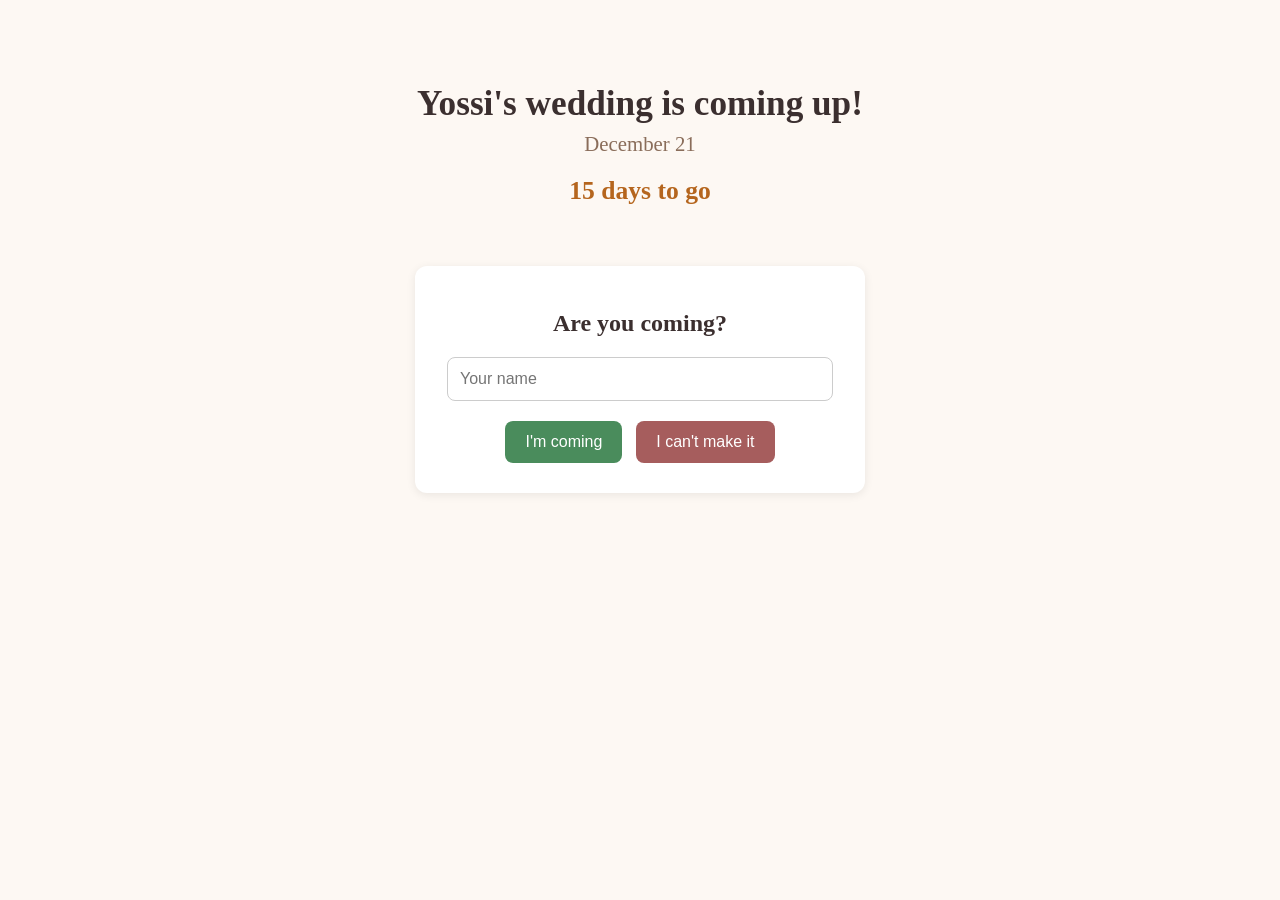
==== index.html @ 0ca54d79 "Create index.html" ====
<!DOCTYPE html>
<html lang="en">
<head>
  <meta charset="UTF-8">
  <meta name="viewport" content="width=device-width, initial-scale=1">
  <title>Yossi's Wedding</title>
  <style>
    body { font-family: Georgia, serif; background: #fdf8f3; color: #3b2f2f; margin: 0; text-align: center; }
    header { padding: 60px 20px 30px; }
    h1 { font-size: 2.2rem; margin-bottom: 8px; }
    .date { font-size: 1.3rem; color: #8a6d5a; }
    #countdown { font-size: 1.6rem; margin-top: 20px; font-weight: bold; color: #b5651d; }
    .rsvp { max-width: 400px; margin: 30px auto; padding: 25px; background: white; border-radius: 12px; box-shadow: 0 2px 10px rgba(0,0,0,0.08); }
    input { width: 90%; padding: 12px; font-size: 1rem; margin-bottom: 15px; border: 1px solid #ccc; border-radius: 8px; }
    button { padding: 12px 20px; font-size: 1rem; border: none; border-radius: 8px; cursor: pointer; margin: 5px; color: white; }
    .yes { background: #4a8c5c; }
    .no { background: #a65d5d; }
    #thanks { display: none; font-size: 1.2rem; margin-top: 15px; }
  </style>
</head>
<body>
  <header>
    <h1>Yossi's wedding is coming up!</h1>
    <div class="date">December 21</div>
    <div id="countdown"></div>
  </header>

  <div class="rsvp">
    <h2>Are you coming?</h2>
    <input type="text" id="name" placeholder="Your name">
    <div>
      <button class="yes" onclick="sendRsvp('coming')">I'm coming</button>
      <button class="no" onclick="sendRsvp('not coming')">I can't make it</button>
    </div>
    <div id="thanks"></div>
  </div>

  <script>
    // Countdown to December 21
    function updateCountdown() {
      const now = new Date();
      let year = now.getFullYear();
      let wedding = new Date(year, 11, 21);
      if (now > wedding) wedding = new Date(year + 1, 11, 21);
      const days = Math.ceil((wedding - now) / (1000 * 60 * 60 * 24));
      document.getElementById('countdown').textContent = days + ' days to go';
    }
    updateCountdown();

    // RSVP (for now it only shows a thank-you; saving answers comes next)
    function sendRsvp(answer) {
      const name = document.getElementById('name').value.trim();
      if (!name) { alert('Please type your name first'); return; }
      const thanks = document.getElementById('thanks');
      thanks.style.display = 'block';
      thanks.textContent = answer === 'coming'
        ? 'Thank you ' + name + ', see you there!'
        : 'Thank you ' + name + ', we will miss you!';
      console.log('RSVP:', name, answer);
    }
  </script>
</body>
</html>
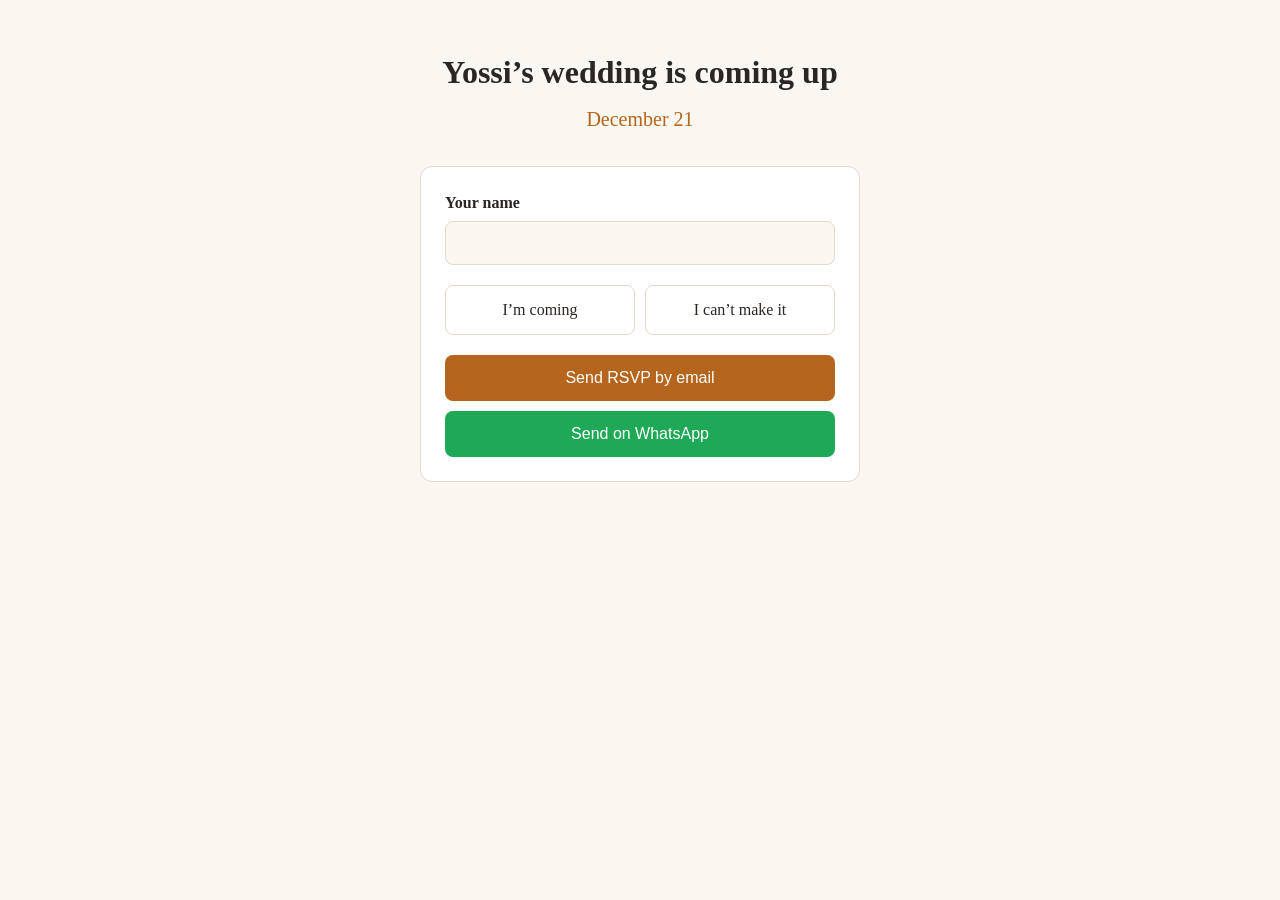
==== commit b984698b: "Add files via upload" ====
--- a/index.html
+++ b/index.html
@@ -1,63 +1,64 @@
 <!DOCTYPE html>
 <html lang="en">
 <head>
-  <meta charset="UTF-8">
-  <meta name="viewport" content="width=device-width, initial-scale=1">
-  <title>Yossi's Wedding</title>
-  <style>
-    body { font-family: Georgia, serif; background: #fdf8f3; color: #3b2f2f; margin: 0; text-align: center; }
-    header { padding: 60px 20px 30px; }
-    h1 { font-size: 2.2rem; margin-bottom: 8px; }
-    .date { font-size: 1.3rem; color: #8a6d5a; }
-    #countdown { font-size: 1.6rem; margin-top: 20px; font-weight: bold; color: #b5651d; }
-    .rsvp { max-width: 400px; margin: 30px auto; padding: 25px; background: white; border-radius: 12px; box-shadow: 0 2px 10px rgba(0,0,0,0.08); }
-    input { width: 90%; padding: 12px; font-size: 1rem; margin-bottom: 15px; border: 1px solid #ccc; border-radius: 8px; }
-    button { padding: 12px 20px; font-size: 1rem; border: none; border-radius: 8px; cursor: pointer; margin: 5px; color: white; }
-    .yes { background: #4a8c5c; }
-    .no { background: #a65d5d; }
-    #thanks { display: none; font-size: 1.2rem; margin-top: 15px; }
-  </style>
+<meta charset="utf-8">
+<meta name="viewport" content="width=device-width, initial-scale=1">
+<title>Yossi’s wedding</title>
+<style>
+  :root { --bg:#faf6f0; --fg:#2b2622; --accent:#b5651d; --card:#fff; --line:#e3d9cc; color-scheme: light dark; }
+  @media (prefers-color-scheme: dark) {
+    :root { --bg:#1d1a17; --fg:#f2ece4; --accent:#e0a064; --card:#27231f; --line:#3a342d; }
+  }
+  * { box-sizing: border-box; }
+  body { margin:0; background:var(--bg); color:var(--fg); font-family: Georgia, 'Times New Roman', serif; line-height:1.5; }
+  main { max-width:480px; margin:0 auto; padding:48px 20px; text-align:center; }
+  h1 { font-size:2rem; margin:0 0 8px; }
+  .date { font-size:1.25rem; color:var(--accent); margin:0 0 32px; }
+  form { background:var(--card); border:1px solid var(--line); border-radius:12px; padding:24px; text-align:left; }
+  label { display:block; font-weight:bold; margin-bottom:6px; }
+  input[type=text] { width:100%; padding:12px; font-size:1rem; border:1px solid var(--line); border-radius:8px; background:var(--bg); color:var(--fg); }
+  .choices { display:flex; gap:10px; margin:20px 0; }
+  .choices label { flex:1; margin:0; font-weight:normal; }
+  .choices input { position:absolute; opacity:0; }
+  .choices span { display:block; text-align:center; padding:12px 8px; border:1px solid var(--line); border-radius:8px; cursor:pointer; }
+  .choices input:checked + span { background:var(--accent); color:#fff; border-color:var(--accent); }
+  button { width:100%; padding:14px; font-size:1rem; border:0; border-radius:8px; background:var(--accent); color:#fff; cursor:pointer; }
+  button.wa { margin-top:10px; background:#1fa855; }
+</style>
 </head>
 <body>
-  <header>
-    <h1>Yossi's wedding is coming up!</h1>
-    <div class="date">December 21</div>
-    <div id="countdown"></div>
-  </header>
+<main>
+  <h1>Yossi’s wedding is coming up</h1>
+  <p class="date">December 21</p>
 
-  <div class="rsvp">
-    <h2>Are you coming?</h2>
-    <input type="text" id="name" placeholder="Your name">
-    <div>
-      <button class="yes" onclick="sendRsvp('coming')">I'm coming</button>
-      <button class="no" onclick="sendRsvp('not coming')">I can't make it</button>
+  <form action="https://formsubmit.co/yosef5731849@gmail.com" method="POST">
+    <input type="hidden" name="_subject" value="New wedding RSVP">
+    <input type="hidden" name="_captcha" value="false">
+    <input type="hidden" name="_next" value="https://yossiwedding.github.io/Yossiwedding/thanks.html">
+
+    <label for="name">Your name</label>
+    <input type="text" id="name" name="name" required autocomplete="name">
+
+    <div class="choices">
+      <label><input type="radio" name="answer" value="I'm coming" required><span>I’m coming</span></label>
+      <label><input type="radio" name="answer" value="I can't make it"><span>I can’t make it</span></label>
     </div>
-    <div id="thanks"></div>
-  </div>
 
-  <script>
-    // Countdown to December 21
-    function updateCountdown() {
-      const now = new Date();
-      let year = now.getFullYear();
-      let wedding = new Date(year, 11, 21);
-      if (now > wedding) wedding = new Date(year + 1, 11, 21);
-      const days = Math.ceil((wedding - now) / (1000 * 60 * 60 * 24));
-      document.getElementById('countdown').textContent = days + ' days to go';
-    }
-    updateCountdown();
-
-    // RSVP (for now it only shows a thank-you; saving answers comes next)
-    function sendRsvp(answer) {
-      const name = document.getElementById('name').value.trim();
-      if (!name) { alert('Please type your name first'); return; }
-      const thanks = document.getElementById('thanks');
-      thanks.style.display = 'block';
-      thanks.textContent = answer === 'coming'
-        ? 'Thank you ' + name + ', see you there!'
-        : 'Thank you ' + name + ', we will miss you!';
-      console.log('RSVP:', name, answer);
-    }
-  </script>
+    <button type="submit">Send RSVP by email</button>
+    <button type="button" id="wa" class="wa">Send on WhatsApp</button>
+  </form>
+</main>
+<script>
+  // Put your number with country code, digits only (e.g. 972501234567)
+  var WA_NUMBER = "18455984158";
+  document.getElementById("wa").addEventListener("click", function () {
+    var form = document.querySelector("form");
+    if (!form.reportValidity()) return;
+    var name = form.elements["name"].value;
+    var answer = form.elements["answer"].value;
+    var text = "Wedding RSVP: " + name + " – " + answer;
+    window.location.href = "https://wa.me/" + WA_NUMBER + "?text=" + encodeURIComponent(text);
+  });
+</script>
 </body>
 </html>
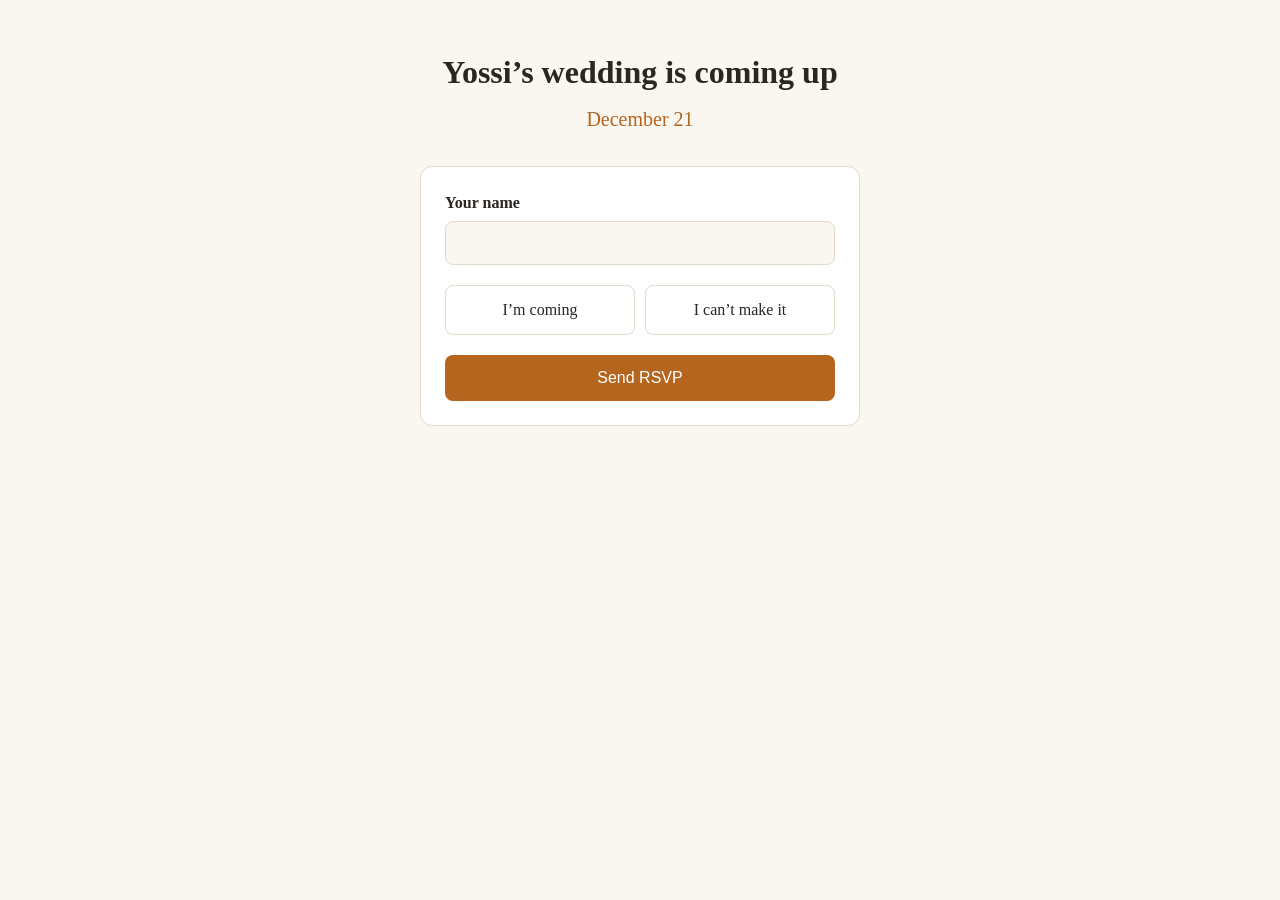
==== commit f8ddf459: "Add files via upload" ====
--- a/index.html
+++ b/index.html
@@ -23,7 +23,6 @@
   .choices span { display:block; text-align:center; padding:12px 8px; border:1px solid var(--line); border-radius:8px; cursor:pointer; }
   .choices input:checked + span { background:var(--accent); color:#fff; border-color:var(--accent); }
   button { width:100%; padding:14px; font-size:1rem; border:0; border-radius:8px; background:var(--accent); color:#fff; cursor:pointer; }
-  button.wa { margin-top:10px; background:#1fa855; }
 </style>
 </head>
 <body>
@@ -44,21 +43,8 @@
       <label><input type="radio" name="answer" value="I can't make it"><span>I can’t make it</span></label>
     </div>
 
-    <button type="submit">Send RSVP by email</button>
-    <button type="button" id="wa" class="wa">Send on WhatsApp</button>
+    <button type="submit">Send RSVP</button>
   </form>
 </main>
-<script>
-  // Put your number with country code, digits only (e.g. 972501234567)
-  var WA_NUMBER = "18455984158";
-  document.getElementById("wa").addEventListener("click", function () {
-    var form = document.querySelector("form");
-    if (!form.reportValidity()) return;
-    var name = form.elements["name"].value;
-    var answer = form.elements["answer"].value;
-    var text = "Wedding RSVP: " + name + " – " + answer;
-    window.location.href = "https://wa.me/" + WA_NUMBER + "?text=" + encodeURIComponent(text);
-  });
-</script>
 </body>
 </html>
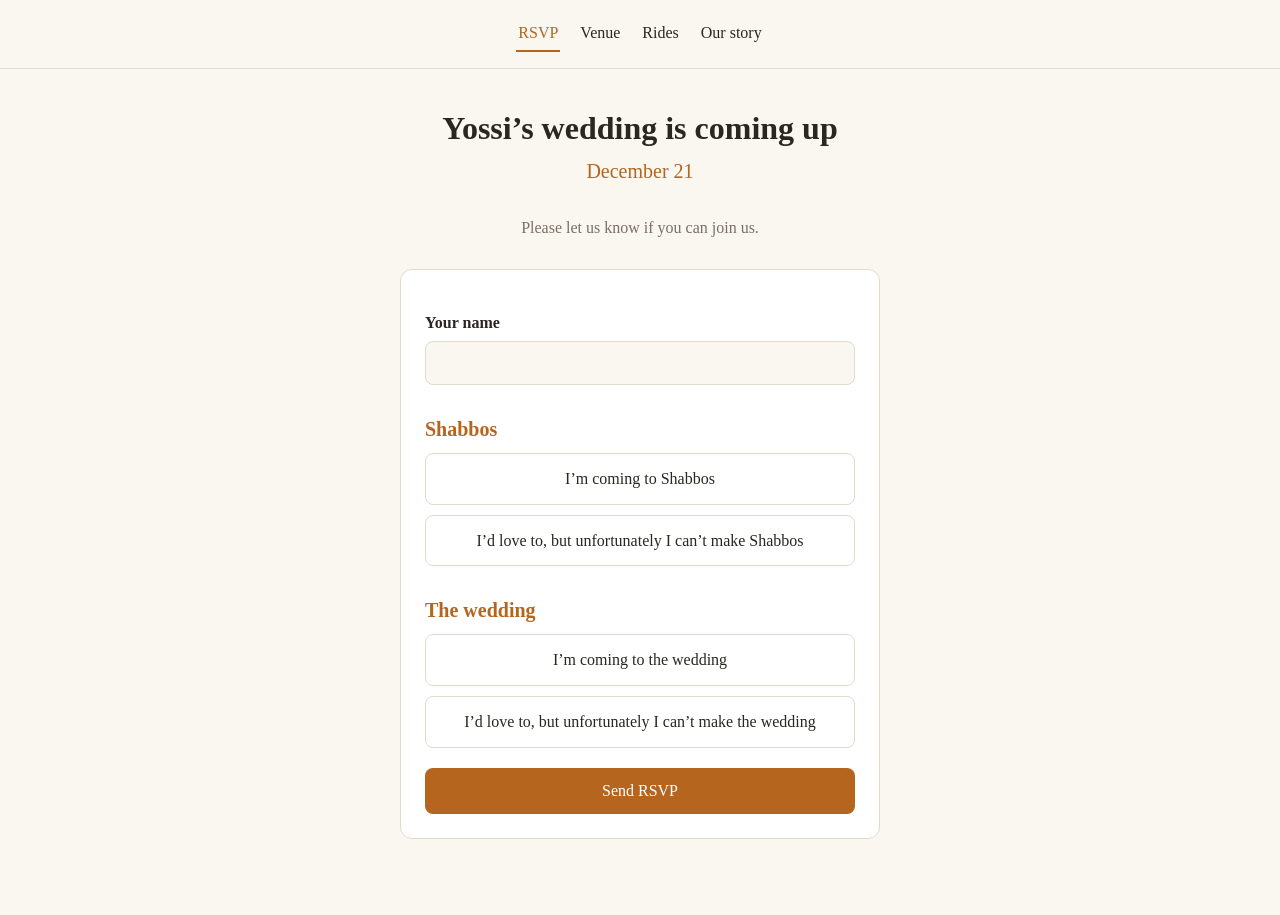
==== commit 87844f25: "Add files via upload" ====
--- a/index.html
+++ b/index.html
@@ -4,43 +4,33 @@
 <meta charset="utf-8">
 <meta name="viewport" content="width=device-width, initial-scale=1">
 <title>Yossi’s wedding</title>
-<style>
-  :root { --bg:#faf6f0; --fg:#2b2622; --accent:#b5651d; --card:#fff; --line:#e3d9cc; color-scheme: light dark; }
-  @media (prefers-color-scheme: dark) {
-    :root { --bg:#1d1a17; --fg:#f2ece4; --accent:#e0a064; --card:#27231f; --line:#3a342d; }
-  }
-  * { box-sizing: border-box; }
-  body { margin:0; background:var(--bg); color:var(--fg); font-family: Georgia, 'Times New Roman', serif; line-height:1.5; }
-  main { max-width:480px; margin:0 auto; padding:48px 20px; text-align:center; }
-  h1 { font-size:2rem; margin:0 0 8px; }
-  .date { font-size:1.25rem; color:var(--accent); margin:0 0 32px; }
-  form { background:var(--card); border:1px solid var(--line); border-radius:12px; padding:24px; text-align:left; }
-  label { display:block; font-weight:bold; margin-bottom:6px; }
-  input[type=text] { width:100%; padding:12px; font-size:1rem; border:1px solid var(--line); border-radius:8px; background:var(--bg); color:var(--fg); }
-  .choices { display:flex; gap:10px; margin:20px 0; }
-  .choices label { flex:1; margin:0; font-weight:normal; }
-  .choices input { position:absolute; opacity:0; }
-  .choices span { display:block; text-align:center; padding:12px 8px; border:1px solid var(--line); border-radius:8px; cursor:pointer; }
-  .choices input:checked + span { background:var(--accent); color:#fff; border-color:var(--accent); }
-  button { width:100%; padding:14px; font-size:1rem; border:0; border-radius:8px; background:var(--accent); color:#fff; cursor:pointer; }
-</style>
+<link rel="stylesheet" href="style.css">
 </head>
 <body>
+<nav><a href="index.html" class="on">RSVP</a><a href="venue.html" class="">Venue</a><a href="rides.html" class="">Rides</a><a href="story.html" class="">Our story</a></nav>
 <main>
   <h1>Yossi’s wedding is coming up</h1>
   <p class="date">December 21</p>
+  <p class="lead">Please let us know if you can join us.</p>
 
-  <form action="https://formsubmit.co/yosef5731849@gmail.com" method="POST">
+  <form class="card" action="https://formsubmit.co/yosef5731849@gmail.com" method="POST">
     <input type="hidden" name="_subject" value="New wedding RSVP">
     <input type="hidden" name="_captcha" value="false">
     <input type="hidden" name="_next" value="https://yossiwedding.github.io/Yossiwedding/thanks.html">
 
-    <label for="name">Your name</label>
+    <label class="f" for="name">Your name</label>
     <input type="text" id="name" name="name" required autocomplete="name">
 
-    <div class="choices">
-      <label><input type="radio" name="answer" value="I'm coming" required><span>I’m coming</span></label>
-      <label><input type="radio" name="answer" value="I can't make it"><span>I can’t make it</span></label>
+    <h2>Shabbos</h2>
+    <div class="choices" style="margin-top:8px">
+      <label><input type="radio" name="shabbos" value="Coming to Shabbos" required><span>I’m coming to Shabbos</span></label>
+      <label><input type="radio" name="shabbos" value="Can't make Shabbos"><span>I’d love to, but unfortunately I can’t make Shabbos</span></label>
+    </div>
+
+    <h2>The wedding</h2>
+    <div class="choices" style="margin-top:8px">
+      <label><input type="radio" name="wedding" value="Coming to the wedding" required><span>I’m coming to the wedding</span></label>
+      <label><input type="radio" name="wedding" value="Can't make the wedding"><span>I’d love to, but unfortunately I can’t make the wedding</span></label>
     </div>
 
     <button type="submit">Send RSVP</button>
--- a/style.css
+++ b/style.css
@@ -0,0 +1,33 @@
+:root { --bg:#faf6f0; --fg:#2b2622; --muted:#7a6f64; --accent:#b5651d; --card:#fff; --line:#e3d9cc; color-scheme: light dark; }
+@media (prefers-color-scheme: dark) {
+  :root { --bg:#1d1a17; --fg:#f2ece4; --muted:#a89c8e; --accent:#e0a064; --card:#27231f; --line:#3a342d; }
+}
+* { box-sizing: border-box; }
+body { margin:0; background:var(--bg); color:var(--fg); font-family: Georgia, 'Times New Roman', serif; line-height:1.6; }
+nav { display:flex; flex-wrap:wrap; justify-content:center; gap:6px 18px; padding:16px 12px; border-bottom:1px solid var(--line); }
+nav a { color:var(--fg); text-decoration:none; padding:4px 2px; border-bottom:2px solid transparent; }
+nav a.on { border-bottom-color:var(--accent); color:var(--accent); }
+main { max-width:520px; margin:0 auto; padding:40px 20px 56px; text-align:center; }
+h1 { font-size:2rem; margin:0 0 8px; line-height:1.2; }
+h2 { font-size:1.25rem; margin:28px 0 8px; color:var(--accent); }
+.date { font-size:1.25rem; color:var(--accent); margin:0 0 28px; }
+.lead { color:var(--muted); margin:0 0 28px; }
+.card { background:var(--card); border:1px solid var(--line); border-radius:12px; padding:24px; text-align:left; margin-bottom:20px; }
+label.f { display:block; font-weight:bold; margin:16px 0 6px; }
+label.f:first-child { margin-top:0; }
+input[type=text], input[type=tel], input[type=number], textarea, select { width:100%; padding:12px; font-size:1rem; font-family:inherit; border:1px solid var(--line); border-radius:8px; background:var(--bg); color:var(--fg); }
+.choices { display:flex; flex-direction:column; gap:10px; margin:20px 0; }
+.choices label { margin:0; font-weight:normal; }
+.choices input { position:absolute; opacity:0; }
+.choices span { display:block; text-align:center; padding:12px 14px; border:1px solid var(--line); border-radius:8px; cursor:pointer; }
+.choices input:checked + span { background:var(--accent); color:#fff; border-color:var(--accent); }
+.choices input:focus-visible + span { outline:2px solid var(--accent); outline-offset:2px; }
+button, .btn { display:block; width:100%; padding:14px; font-size:1rem; font-family:inherit; border:0; border-radius:8px; background:var(--accent); color:#fff; cursor:pointer; text-align:center; text-decoration:none; }
+.facts { list-style:none; padding:0; margin:0; }
+.facts li { padding:12px 0; border-bottom:1px solid var(--line); }
+.facts li:last-child { border-bottom:0; }
+.facts b { display:block; color:var(--accent); font-size:.85rem; text-transform:uppercase; letter-spacing:.08em; }
+.story { text-align:left; }
+.gallery { display:grid; grid-template-columns:1fr 1fr; gap:10px; margin-top:20px; }
+.gallery img { width:100%; aspect-ratio:1; object-fit:cover; border-radius:10px; }
+.note { color:var(--muted); font-size:.9rem; }
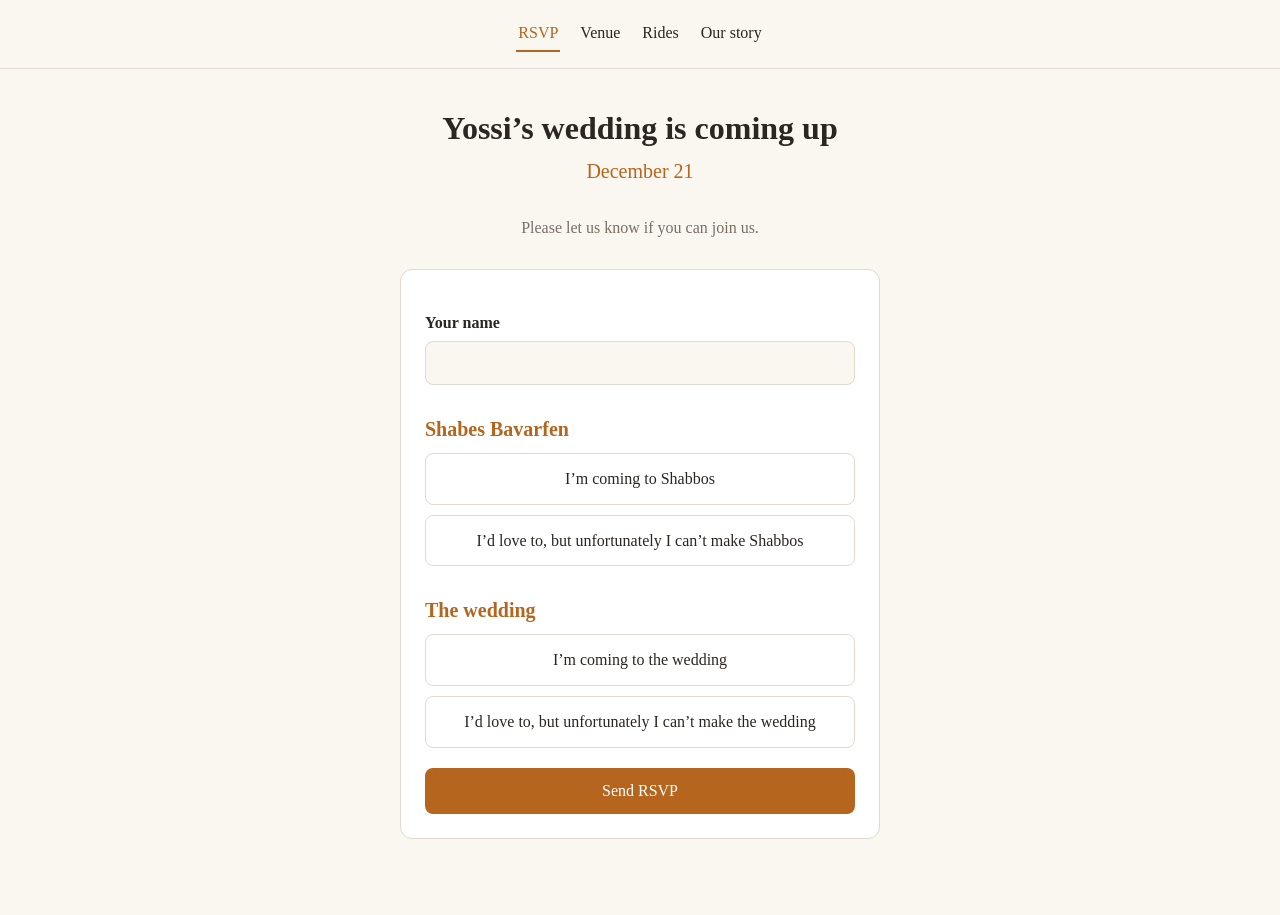
==== commit 5bfa316b: "Add files via upload" ====
--- a/index.html
+++ b/index.html
@@ -21,7 +21,7 @@
     <label class="f" for="name">Your name</label>
     <input type="text" id="name" name="name" required autocomplete="name">
 
-    <h2>Shabbos</h2>
+    <h2>Shabes Bavarfen</h2>
     <div class="choices" style="margin-top:8px">
       <label><input type="radio" name="shabbos" value="Coming to Shabbos" required><span>I’m coming to Shabbos</span></label>
       <label><input type="radio" name="shabbos" value="Can't make Shabbos"><span>I’d love to, but unfortunately I can’t make Shabbos</span></label>
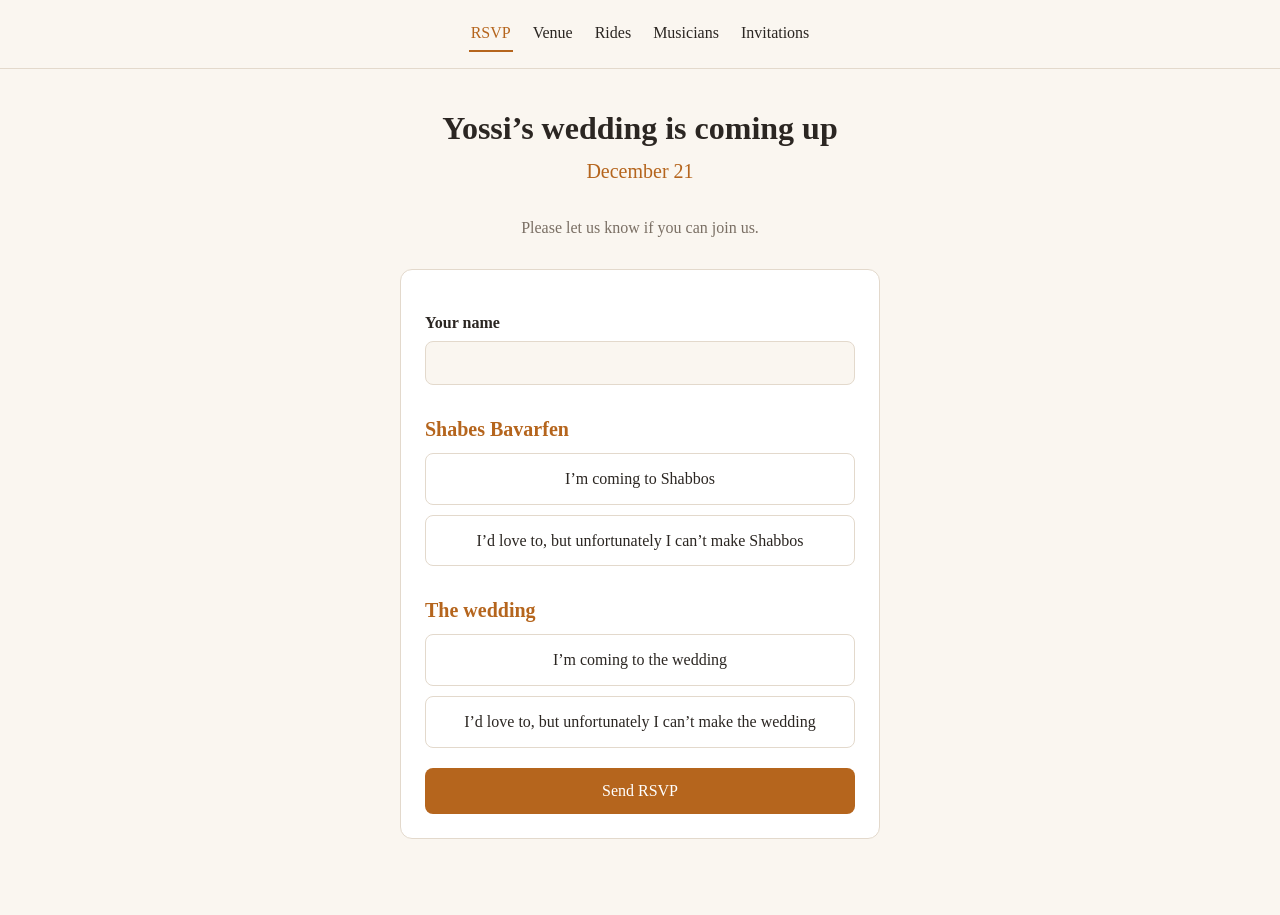
==== commit 332a41a8: "Add files via upload" ====
--- a/index.html
+++ b/index.html
@@ -7,7 +7,7 @@
 <link rel="stylesheet" href="style.css">
 </head>
 <body>
-<nav><a href="index.html" class="on">RSVP</a><a href="venue.html" class="">Venue</a><a href="rides.html" class="">Rides</a><a href="story.html" class="">Our story</a></nav>
+<nav><a href="index.html" class="on">RSVP</a><a href="venue.html" class="">Venue</a><a href="rides.html" class="">Rides</a><a href="musicians.html" class="">Musicians</a><a href="invitations.html" class="">Invitations</a></nav>
 <main>
   <h1>Yossi’s wedding is coming up</h1>
   <p class="date">December 21</p>
